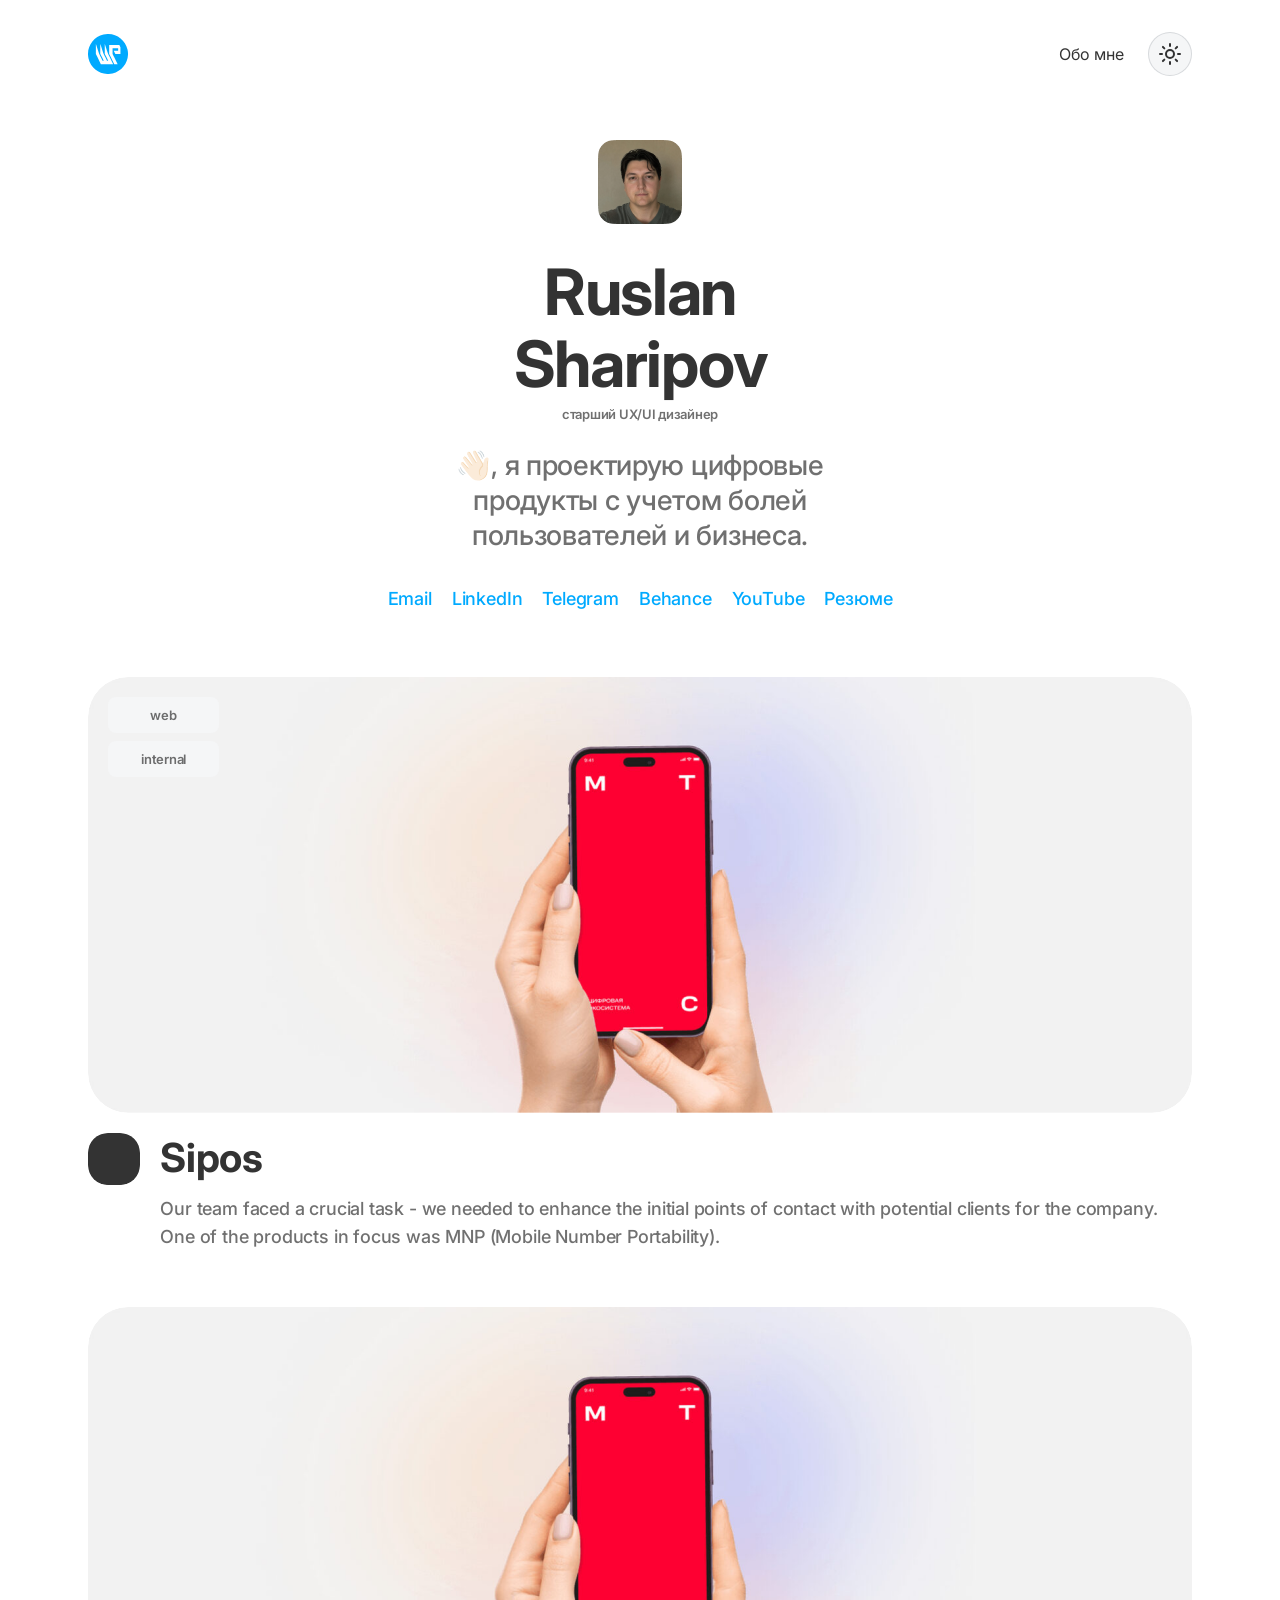
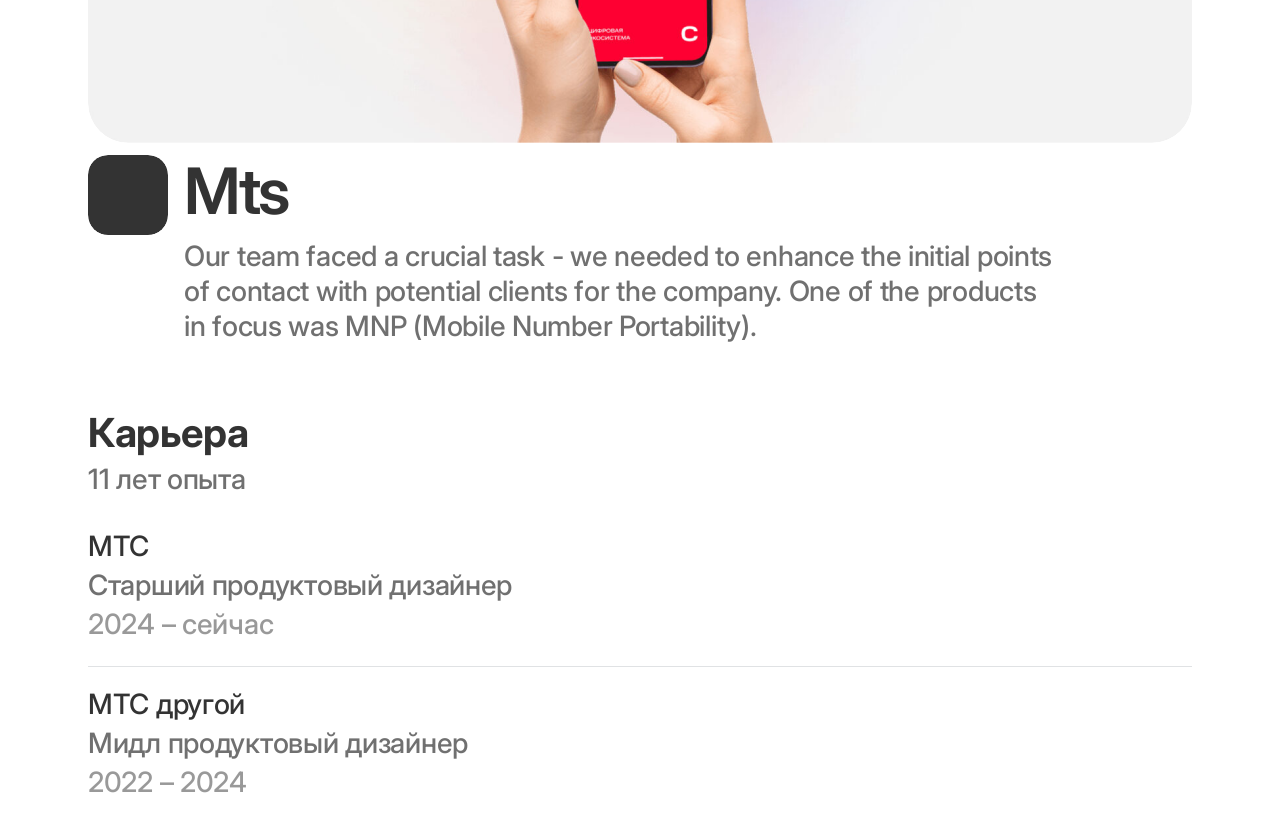
==== index.html @ 4ddd804a "Обновить портфолио" ====
<!doctype html>
<html lang="ru">
<head>
  <meta charset="utf-8">
  <meta name="viewport" content="width=device-width, initial-scale=1">
  <meta name="color-scheme" content="light dark">
  <title>Ruslan Sharipov — старший UX/UI дизайнер</title>
  <link rel="preconnect" href="https://fonts.googleapis.com">
  <link rel="preconnect" href="https://fonts.gstatic.com" crossorigin>
  <link href="https://fonts.googleapis.com/css2?family=Inter:wght@500;600;700&display=swap" rel="stylesheet">
  <link rel="stylesheet" href="styles.css">
</head>
<body>
  <main class="page-container">
    <nav class="site-nav" style="display:flex;flex-direction:row;gap:32px;align-items:center;justify-content:space-between;padding:32px 0px 32px 0px;border-radius:0px;width:100%;height:fit-content;align-self:stretch" aria-label="Основная навигация"><div class="site-nav__context"><a class="site-nav__brand" href="./index.html" style="display:flex;flex-direction:row;gap:16px;align-items:center;justify-content:flex-start;padding:0px 0px 0px 0px;border-radius:0px;width:fit-content;max-width:100%;height:fit-content" aria-label="На главную"><span class="asset-container" style="border-radius:0px;width:min(40px, 100%);height:40px"><img class="site-nav__logo" src="assets/header-logo.svg" alt="" width="40" height="40"></span></a></div><div class="site-nav__actions"><div class="site-nav__links"><a class="site-nav__link" href="./about/index.html">Обо мне</a></div><button class="theme-toggle" id="theme-toggle" type="button" aria-label="Переключить цветовую тему"><span data-theme-icon="light"><svg xmlns="http://www.w3.org/2000/svg" width="24" height="24" viewBox="0 0 24 24" fill="none" stroke="currentColor" stroke-width="2" stroke-linecap="round" stroke-linejoin="round" aria-hidden="true" focusable="false"><circle cx="12" cy="12" r="4"/><path d="M12 2v2"/><path d="M12 20v2"/><path d="m4.93 4.93 1.41 1.41"/><path d="m17.66 17.66 1.41 1.41"/><path d="M2 12h2"/><path d="M20 12h2"/><path d="m6.34 17.66-1.41 1.41"/><path d="m19.07 4.93-1.41 1.41"/></svg></span><span data-theme-icon="dark" hidden><svg xmlns="http://www.w3.org/2000/svg" width="24" height="24" viewBox="0 0 24 24" fill="none" stroke="currentColor" stroke-width="2" stroke-linecap="round" stroke-linejoin="round" aria-hidden="true" focusable="false"><path d="M20.985 12.486a9 9 0 1 1-9.473-9.472c.405-.022.617.46.402.803a6 6 0 0 0 8.268 8.268c.344-.215.825-.004.803.401"/></svg></span></button></div></nav>
    
    <header class="hero" style="display:flex;flex-direction:column;gap:32px;align-items:center;justify-content:flex-start;padding:32px 0px 32px 0px;border-radius:0px;width:100%;height:fit-content;align-self:stretch;overflow:hidden"><span class="asset-container" style="border-radius:0px;width:min(84px, 100%);height:84px"><img class="hero__image" src="assets/hero-image.png" alt="Ruslan Sharipov" width="84" height="84"></span><div class="hero__description" style="display:flex;flex-direction:column;gap:24px;align-items:center;justify-content:flex-start;padding:0px 0px 0px 0px;border-radius:0px;width:fit-content;max-width:100%;height:fit-content">
      
      <div class="hero__title-grade" style="display:flex;flex-direction:column;gap:4px;align-items:center;justify-content:flex-start;padding:0px 0px 0px 0px;border-radius:0px;width:fit-content;max-width:100%;height:fit-content"><h1 class="generated-title hero__title" style="font-size:64px;font-weight:700;text-align:center;line-height:72px;letter-spacing:-1.28px;color:var(--color-text-primary);text-decoration:none;display:flex;flex-direction:column;justify-content:flex-start;width:min(280px, 100%);height:fit-content;--desktop-title-size:64px;--mobile-title-size:51.2px">Ruslan Sharipov</h1><p class="hero__grade" style="font-size:13px;font-weight:600;text-align:center;line-height:20px;letter-spacing:-0.26px;color:var(--color-text-secondary);text-decoration:none;display:flex;flex-direction:column;justify-content:flex-start;width:fit-content;max-width:100%;height:fit-content">старший UX/UI дизайнер</p></div>
      <p class="hero__body" style="font-size:28px;font-weight:500;text-align:center;line-height:35px;letter-spacing:-0.28px;color:var(--color-text-secondary);text-decoration:none;display:flex;flex-direction:column;justify-content:flex-end;width:min(384px, 100%);height:fit-content">👋🏻, я проектирую цифровые продукты с учетом болей пользователей и бизнеса.</p>
      
    </div></header>
    <div class="sections" style="display:flex;flex-direction:column;gap:64px;align-items:flex-start;justify-content:flex-start;padding:0px 0px 32px 0px;border-radius:0px;width:100%;height:fit-content;align-self:stretch;overflow:hidden"><section class="content-section text-links-section" style="display:flex;flex-direction:row;gap:32px;align-items:flex-start;justify-content:flex-start;padding:0px 0px 0px 0px;border-radius:0px;width:100%;height:fit-content;align-self:stretch"><ul class="link-list" style="display:flex;flex-direction:row;gap:20px;align-items:center;justify-content:center;flex-wrap:wrap;padding:0px 0px 0px 0px;border-radius:0px;flex-grow:1;width:100%;height:fit-content"><li><a class="link-chip" style="display:flex;flex-direction:row;gap:8px;align-items:center;justify-content:center;padding:0px 0px 0px 0px;border-radius:0px;width:fit-content;max-width:100%;height:fit-content" href="mailto:ruslanshgd@gmail.com" target="_blank" rel="noopener noreferrer"><span class="link-chip__text" style="display:flex;flex-direction:row;gap:8px;align-items:center;justify-content:center;padding:0px 0px 0px 0px;border-radius:0px;width:fit-content;max-width:100%;height:fit-content"><span class="link-chip__label" style="font-size:18px;font-weight:500;text-align:left;line-height:28px;letter-spacing:-0.18px;color:var(--color-accent);text-decoration:none;display:flex;flex-direction:column;justify-content:flex-start;width:fit-content;max-width:100%;height:fit-content">Email</span></span></a></li><li><a class="link-chip" style="display:flex;flex-direction:row;gap:8px;align-items:center;justify-content:center;padding:0px 0px 0px 0px;border-radius:0px;width:fit-content;max-width:100%;height:fit-content" href="https://www.linkedin.com/in/ruslan-sharipov/" target="_blank" rel="noopener noreferrer"><span class="link-chip__text" style="display:flex;flex-direction:row;gap:8px;align-items:center;justify-content:center;padding:0px 0px 0px 0px;border-radius:0px;width:fit-content;max-width:100%;height:fit-content"><span class="link-chip__label" style="font-size:18px;font-weight:500;text-align:left;line-height:28px;letter-spacing:-0.18px;color:var(--color-accent);text-decoration:none;display:flex;flex-direction:column;justify-content:flex-start;width:fit-content;max-width:100%;height:fit-content">LinkedIn</span></span></a></li><li><a class="link-chip" style="display:flex;flex-direction:row;gap:8px;align-items:center;justify-content:center;padding:0px 0px 0px 0px;border-radius:0px;width:fit-content;max-width:100%;height:fit-content" href="https://t.me/easyaboutdesign" target="_blank" rel="noopener noreferrer"><span class="link-chip__text" style="display:flex;flex-direction:row;gap:8px;align-items:center;justify-content:center;padding:0px 0px 0px 0px;border-radius:0px;width:fit-content;max-width:100%;height:fit-content"><span class="link-chip__label" style="font-size:18px;font-weight:500;text-align:left;line-height:28px;letter-spacing:-0.18px;color:var(--color-accent);text-decoration:none;display:flex;flex-direction:column;justify-content:flex-start;width:fit-content;max-width:100%;height:fit-content">Telegram</span></span></a></li><li><a class="link-chip" style="display:flex;flex-direction:row;gap:8px;align-items:center;justify-content:center;padding:0px 0px 0px 0px;border-radius:0px;width:fit-content;max-width:100%;height:fit-content" href="https://www.behance.net/ruslansh" target="_blank" rel="noopener noreferrer"><span class="link-chip__text" style="display:flex;flex-direction:row;gap:8px;align-items:center;justify-content:center;padding:0px 0px 0px 0px;border-radius:0px;width:fit-content;max-width:100%;height:fit-content"><span class="link-chip__label" style="font-size:18px;font-weight:500;text-align:left;line-height:28px;letter-spacing:-0.18px;color:var(--color-accent);text-decoration:none;display:flex;flex-direction:column;justify-content:flex-start;width:fit-content;max-width:100%;height:fit-content">Behance</span></span></a></li><li><a class="link-chip" style="display:flex;flex-direction:row;gap:8px;align-items:center;justify-content:center;padding:0px 0px 0px 0px;border-radius:0px;width:fit-content;max-width:100%;height:fit-content" href="https://youtube.com/@ruslansharipovuxui" target="_blank" rel="noopener noreferrer"><span class="link-chip__text" style="display:flex;flex-direction:row;gap:8px;align-items:center;justify-content:center;padding:0px 0px 0px 0px;border-radius:0px;width:fit-content;max-width:100%;height:fit-content"><span class="link-chip__label" style="font-size:18px;font-weight:500;text-align:left;line-height:28px;letter-spacing:-0.18px;color:var(--color-accent);text-decoration:none;display:flex;flex-direction:column;justify-content:flex-start;width:fit-content;max-width:100%;height:fit-content">YouTube</span></span></a></li><li><a class="link-chip" style="display:flex;flex-direction:row;gap:8px;align-items:center;justify-content:center;padding:0px 0px 0px 0px;border-radius:0px;width:fit-content;max-width:100%;height:fit-content" href="https://drive.google.com/file/d/17-WqbIrYUbzBeoUAbawsEdOcYIFguWre/view?usp=sharing" target="_blank" rel="noopener noreferrer"><span class="link-chip__text" style="display:flex;flex-direction:row;gap:8px;align-items:center;justify-content:center;padding:0px 0px 0px 0px;border-radius:0px;width:fit-content;max-width:100%;height:fit-content"><span class="link-chip__label" style="font-size:18px;font-weight:500;text-align:left;line-height:28px;letter-spacing:-0.18px;color:var(--color-accent);text-decoration:none;display:flex;flex-direction:column;justify-content:flex-start;width:fit-content;max-width:100%;height:fit-content">Резюме</span></span></a></li></ul></section>
<section class="content-section projects-section" style="display:flex;flex-direction:column;gap:56px;align-items:flex-start;justify-content:flex-start;padding:0px 0px 0px 0px;border-radius:0px;width:100%;height:fit-content;align-self:stretch"><div class="project-grid" style="display:flex;flex-direction:column;gap:56px;align-items:flex-start;justify-content:flex-start;padding:0px 0px 0px 0px;border-radius:0px;width:100%;height:fit-content;align-self:stretch"><a class="project-card" data-project-card style="display:flex;flex-direction:column;gap:20px;align-items:flex-start;justify-content:flex-start;padding:0px 0px 0px 0px;border-radius:0px;width:100%;height:fit-content;align-self:stretch" href="./projects/sipos/index.html"><div class="project-card__visual"><span class="asset-container" style="border-radius:40px;width:100%;height:fit-content;align-self:stretch;overflow:hidden"><img class="project-card__cover" src="assets/project-sipos-cover-01.png" alt="Sipos" width="1104" height="436"></span><div class="project-card__tags" style="display:flex;flex-direction:row;gap:8px;align-items:center;justify-content:flex-start;flex-wrap:wrap;padding:20px 20px 0px 20px;border-radius:0px;width:fit-content;max-width:100%;height:fit-content"><span class="project-card__tag" style="display:flex;flex-direction:row;gap:8px;align-items:center;justify-content:center;padding:8px 8px 8px 8px;border-radius:8px;background:var(--color-surface);flex-grow:1;width:100%;height:fit-content;overflow:hidden"><span class="project-card__tag-label" style="font-size:13px;font-weight:600;text-align:center;line-height:20px;letter-spacing:-0.26px;color:var(--color-text-secondary);text-decoration:none;display:flex;flex-direction:column;justify-content:flex-start;width:fit-content;max-width:100%;height:fit-content">web</span></span><span class="project-card__tag" style="display:flex;flex-direction:row;gap:8px;align-items:center;justify-content:center;padding:8px 8px 8px 8px;border-radius:8px;background:var(--color-surface);flex-grow:1;width:100%;height:fit-content;overflow:hidden"><span class="project-card__tag-label" style="font-size:13px;font-weight:600;text-align:center;line-height:20px;letter-spacing:-0.26px;color:var(--color-text-secondary);text-decoration:none;display:flex;flex-direction:column;justify-content:flex-start;width:fit-content;max-width:100%;height:fit-content">internal</span></span></div></div><div class="project-card__info" style="display:flex;flex-direction:row;gap:20px;align-items:flex-start;justify-content:flex-start;padding:0px 0px 0px 0px;border-radius:0px;width:100%;height:fit-content;align-self:stretch"><span class="asset-container" style="border-radius:20px;width:min(56px, 100%);height:56px"><img class="project-card__icon" src="assets/project-sipos-icon-01.svg" alt="" width="56" height="56"></span><div class="project-card__text" style="display:flex;flex-direction:column;gap:12px;align-items:flex-start;justify-content:flex-start;padding:0px 0px 0px 0px;border-radius:0px;flex-grow:1;width:100%;height:fit-content"><h3 class="project-card__title" style="font-size:40px;font-weight:700;text-align:left;line-height:50px;letter-spacing:-0.4px;color:var(--color-text-primary);text-decoration:none;display:flex;flex-direction:column;justify-content:flex-start;width:100%;height:fit-content;align-self:stretch;--desktop-title-size:40px;--mobile-title-size:32px">Sipos</h3><p class="project-card__body" style="font-size:18px;font-weight:500;text-align:left;line-height:28px;letter-spacing:-0.18px;color:var(--color-text-secondary);text-decoration:none;display:flex;flex-direction:column;justify-content:flex-start;width:100%;height:fit-content;align-self:stretch">Our team faced a crucial task - we needed to enhance the initial points of contact with potential clients for the company. One of the products in focus was MNP (Mobile Number Portability).</p></div></div><span class="project-card__cursor" data-project-cursor hidden>Подробнее <svg xmlns="http://www.w3.org/2000/svg" width="24" height="24" viewBox="0 0 24 24" fill="none" stroke="currentColor" stroke-width="2" stroke-linecap="round" stroke-linejoin="round" aria-hidden="true" focusable="false"><path d="M5 12h14"/><path d="m12 5 7 7-7 7"/></svg></span></a><a class="project-card" data-project-card style="display:flex;flex-direction:column;gap:12px;align-items:flex-start;justify-content:flex-start;padding:0px 0px 0px 0px;border-radius:0px;width:100%;height:fit-content;align-self:stretch;overflow:hidden" href="./projects/mts/index.html"><div class="project-card__visual"><span class="asset-container" style="border-radius:40px;width:100%;height:fit-content;align-self:stretch;overflow:hidden"><img class="project-card__cover" src="assets/project-mts-cover-02.png" alt="Mts" width="1104" height="436"></span></div><div class="project-card__info" style="display:flex;flex-direction:row;gap:16px;align-items:flex-start;justify-content:flex-start;padding:0px 0px 0px 0px;border-radius:0px;width:fit-content;max-width:100%;height:fit-content;align-self:stretch;overflow:hidden"><span class="asset-container" style="border-radius:20px;width:min(80px, 100%);height:80px"><img class="project-card__icon" src="assets/project-mts-icon-02.svg" alt="" width="80" height="80"></span><div class="project-card__text" style="display:flex;flex-direction:column;gap:12px;align-items:flex-start;justify-content:flex-start;padding:0px 0px 0px 0px;border-radius:0px;width:min(880px, 100%);height:fit-content;align-self:stretch;overflow:hidden"><h3 class="project-card__title" style="font-size:64px;font-weight:600;text-align:left;line-height:72px;letter-spacing:-1.28px;color:var(--color-text-primary);text-decoration:none;display:flex;flex-direction:column;justify-content:flex-start;width:100%;height:fit-content;align-self:stretch;--desktop-title-size:64px;--mobile-title-size:51.2px">Mts</h3><p class="project-card__body" style="font-size:28px;font-weight:500;text-align:left;line-height:35px;letter-spacing:-0.28px;color:var(--color-text-secondary);text-decoration:none;display:flex;flex-direction:column;justify-content:flex-end;width:100%;height:fit-content;align-self:stretch">Our team faced a crucial task - we needed to enhance the initial points of contact with potential clients for the company. One of the products in focus was MNP (Mobile Number Portability).</p></div></div><span class="project-card__cursor" data-project-cursor hidden>Подробнее <svg xmlns="http://www.w3.org/2000/svg" width="24" height="24" viewBox="0 0 24 24" fill="none" stroke="currentColor" stroke-width="2" stroke-linecap="round" stroke-linejoin="round" aria-hidden="true" focusable="false"><path d="M5 12h14"/><path d="m12 5 7 7-7 7"/></svg></span></a></div></section>
<section class="content-section career-section" style="display:flex;flex-direction:column;gap:32px;align-items:flex-start;justify-content:flex-start;padding:0px 0px 0px 0px;border-radius:0px;width:100%;height:fit-content;align-self:stretch"><div class="section__text" style="display:flex;flex-direction:column;gap:4px;align-items:flex-start;justify-content:flex-start;padding:0px 0px 0px 0px;border-radius:0px;width:100%;height:fit-content;align-self:stretch"><h2 class="generated-title section__title" style="font-size:40px;font-weight:700;text-align:left;line-height:50px;letter-spacing:-0.4px;color:var(--color-text-primary);text-decoration:none;display:flex;flex-direction:column;justify-content:flex-start;width:fit-content;max-width:100%;height:fit-content;--desktop-title-size:40px;--mobile-title-size:32px">Карьера</h2><p class="section__body" style="font-size:28px;font-weight:500;text-align:left;line-height:35px;letter-spacing:-0.28px;color:var(--color-text-secondary);text-decoration:none;display:flex;flex-direction:column;justify-content:flex-end;width:100%;height:fit-content;align-self:stretch">11 лет опыта</p></div><div class="career-list" style="display:flex;flex-direction:column;gap:20px;align-items:flex-start;justify-content:flex-start;padding:0px 0px 0px 0px;border-radius:0px;width:100%;height:fit-content;align-self:stretch"><article class="career__item" style="display:flex;flex-direction:column;gap:24px;align-items:flex-start;justify-content:flex-start;padding:0px 0px 0px 0px;border-radius:0px;width:100%;height:fit-content;align-self:stretch"><div class="career__content" style="display:flex;flex-direction:row;gap:24px;align-items:flex-start;justify-content:flex-start;padding:0px 0px 0px 0px;border-radius:0px;width:100%;height:fit-content;align-self:stretch"><div class="career__info" style="display:flex;flex-direction:column;gap:4px;align-items:flex-start;justify-content:flex-start;padding:0px 0px 0px 0px;border-radius:0px;flex-grow:1;width:100%;height:fit-content"><h3 class="career__company" style="font-size:28px;font-weight:500;text-align:left;line-height:35px;letter-spacing:-0.28px;color:var(--color-text-primary);text-decoration:none;display:flex;flex-direction:column;justify-content:flex-end;width:fit-content;max-width:100%;height:fit-content;--desktop-title-size:28px;--mobile-title-size:22.400000000000002px">МТС</h3><p class="career__role" style="font-size:28px;font-weight:500;text-align:left;line-height:35px;letter-spacing:-0.28px;color:var(--color-text-secondary);text-decoration:none;display:flex;flex-direction:column;justify-content:flex-end;width:100%;height:fit-content;align-self:stretch">Старший продуктовый дизайнер</p><p class="career__period" style="font-size:28px;font-weight:500;text-align:left;line-height:35px;letter-spacing:-0.28px;color:var(--color-text-tertiary);text-decoration:none;display:flex;flex-direction:column;justify-content:flex-end;width:100%;height:fit-content;align-self:stretch">2024 – сейчас</p></div></div><div class="career__divider" style="border-radius:0px;background:var(--color-border);width:100%;height:1px;align-self:stretch" aria-hidden="true"></div></article><article class="career__item" style="display:flex;flex-direction:column;gap:24px;align-items:flex-start;justify-content:flex-start;padding:0px 0px 0px 0px;border-radius:0px;width:100%;height:fit-content;align-self:stretch"><div class="career__content" style="display:flex;flex-direction:row;gap:24px;align-items:flex-start;justify-content:flex-start;padding:0px 0px 0px 0px;border-radius:0px;width:100%;height:fit-content;align-self:stretch"><div class="career__info" style="display:flex;flex-direction:column;gap:4px;align-items:flex-start;justify-content:flex-start;padding:0px 0px 0px 0px;border-radius:0px;flex-grow:1;width:100%;height:fit-content"><h3 class="career__company" style="font-size:28px;font-weight:500;text-align:left;line-height:35px;letter-spacing:-0.28px;color:var(--color-text-primary);text-decoration:none;display:flex;flex-direction:column;justify-content:flex-end;width:fit-content;max-width:100%;height:fit-content;--desktop-title-size:28px;--mobile-title-size:22.400000000000002px">МТС другой</h3><p class="career__role" style="font-size:28px;font-weight:500;text-align:left;line-height:35px;letter-spacing:-0.28px;color:var(--color-text-secondary);text-decoration:none;display:flex;flex-direction:column;justify-content:flex-end;width:100%;height:fit-content;align-self:stretch">Мидл продуктовый дизайнер</p><p class="career__period" style="font-size:28px;font-weight:500;text-align:left;line-height:35px;letter-spacing:-0.28px;color:var(--color-text-tertiary);text-decoration:none;display:flex;flex-direction:column;justify-content:flex-end;width:100%;height:fit-content;align-self:stretch">2022 – 2024</p></div></div></article></div></section></div>
    
  </main>
  
  <script src="site.js"></script>
</body>
</html>
---- styles.css ----
:root, [data-theme="light"] {
  --color-background: #ffffff;
  --color-surface: #f5f6f7;
  --color-text-primary: rgba(0, 0, 0, 0.800);
  --color-text-secondary: rgba(0, 0, 0, 0.560);
  --color-text-tertiary: rgba(0, 0, 0, 0.400);
  --color-border: rgba(0, 16, 36, 0.120);
  --color-accent: #00aaff;
  --color-success: #1b6500;
  --color-danger: #b60000;
}
[data-theme="dark"] {
  --color-background: #202020;
  --color-surface: rgba(255, 255, 255, 0.100);
  --color-text-primary: #ffffff;
  --color-text-secondary: rgba(255, 255, 255, 0.700);
  --color-text-tertiary: rgba(255, 255, 255, 0.500);
  --color-border: rgba(255, 255, 255, 0.050);
  --color-accent: #6fcfff;
  --color-success: #31b800;
  --color-danger: #ff4c4c;
}
@media (prefers-color-scheme: dark) {
  :root:not([data-theme]) {
  --color-background: #202020;
  --color-surface: rgba(255, 255, 255, 0.100);
  --color-text-primary: #ffffff;
  --color-text-secondary: rgba(255, 255, 255, 0.700);
  --color-text-tertiary: rgba(255, 255, 255, 0.500);
  --color-border: rgba(255, 255, 255, 0.050);
  --color-accent: #6fcfff;
  --color-success: #31b800;
  --color-danger: #ff4c4c;
}
}
:root {
  color-scheme: light dark;
  --font-family: "Inter", system-ui, sans-serif;
}
* { box-sizing: border-box; }
html { background: var(--color-background); color: var(--color-text-primary); font-family: var(--font-family); }
body { margin: 0; min-width: 0; background: var(--color-background); }
img { display: block; max-width: 100%; height: auto; }
.page-container { width: min(1104px, calc(100% - 64px)); margin-inline: auto; }
.site-nav, .project-nav { display: flex; align-items: center; justify-content: space-between; gap: 24px; padding-top: 24px; }
.site-nav__context, .project-nav__context { display: flex; align-items: center; gap: 24px; }
.site-nav__actions, .project-nav__actions { display: flex; align-items: center; gap: 24px; }
.site-nav__links { display: flex; flex-wrap: wrap; gap: 16px; }
.site-nav__link { color: inherit; text-decoration: none; }
.site-nav__brand { color: inherit; text-decoration: none; }
.project-nav__back { color: inherit; text-decoration: none; }
.project-nav__back:hover { color: var(--color-accent); }
.theme-toggle { display: grid; place-items: center; width: 44px; height: 44px; padding: 0; color: inherit; background: var(--color-surface); border: 1px solid var(--color-border); border-radius: 50%; cursor: pointer; }
.theme-toggle > span { display: grid; place-items: center; }
.theme-toggle > span[hidden] { display: none; }
.theme-toggle:hover { border-color: var(--color-accent); }
.hero { overflow: hidden; }
.hero__cover, .hero__image, .section__image, .image-grid__image, .content-card__image, .topic__image, .project-card__cover { width: 100%; object-fit: cover; border-radius: inherit; }
.hero__description { display: flex; flex-direction: column; }
.hero__icon { object-fit: contain; }
.hero__title, .hero__grade, .hero__body, .section__title, .section__body { margin: 0; white-space: pre-wrap; overflow-wrap: anywhere; }
.generated-title { font-size: clamp(var(--mobile-title-size), 5vw, var(--desktop-title-size)) !important; }
.hero__meta { display: flex; flex-wrap: wrap; margin: 0; }
.hero__meta dt { color: var(--color-text-secondary); }
.hero__meta dd { margin: 0; }
.sections { display: flex; flex-direction: column; }
.content-section { min-width: 0; }
.section__text { display: flex; flex-direction: column; min-width: 0; }
.text-image-section > * { min-width: 0; flex: 1 1 0; }
.text-gallery-section { display: flex; flex-direction: column; }
.gallery { display: grid; grid-template-columns: repeat(var(--desktop-columns), minmax(0, 1fr)); }
.gallery__item { display: flex; flex-direction: column; margin: 0; min-width: 0; }
.gallery__image { width: 100%; object-fit: cover; border-radius: inherit; }
.gallery__caption { display: block; }
.text-images-section, .text-links-section, .text-cards-section, .metrics-section, .chapter-section, .projects-section { display: flex; flex-direction: column; }
.image-grid, .card-grid, .metrics-grid, .project-grid, .project-card__metrics { display: grid; grid-template-columns: repeat(var(--desktop-columns), minmax(0, 1fr)); }
.link-list, .subtopic__links { display: flex; flex-wrap: wrap; margin: 0; padding: 0; list-style: none; }
.link-chip, .subtopic__links a { color: inherit; text-decoration: none; }
.link-chip__icon, .metric__trend-icon { object-fit: contain; }
.content-card, .metric, .project-card { min-width: 0; }
.content-card__text, .project-card__text { display: flex; flex-direction: column; }
.content-card__title, .content-card__body, .project-card__title, .project-card__body, .project-card__year, .project-card__role, .project-card__responsibility, .project-card__platform { margin: 0; }
.project-card__meta { display: flex; flex-wrap: wrap; gap: 8px 16px; color: var(--color-text-secondary); }
.metrics-grid { margin: 0; }
.metric dt, .metric dd { margin: 0; }
.metric__value { display: block; }
.metric__label { color: var(--color-text-secondary); }
.metric__change { display: flex; align-items: center; }
.metric__change--up { color: var(--color-success); }
.metric__change--down { color: var(--color-danger); }
.topics, .subtopics { display: flex; flex-direction: column; }
.topic { display: flex; flex-direction: column; }
.topic__text, .subtopic { display: flex; flex-direction: column; }
.topic__title, .topic__body, .subtopic__title, .subtopic__body { margin: 0; }
.project-card { display: block; color: inherit; text-decoration: none; }
.project-card__visual { position: relative; }
.project-card__tags { position: absolute; inset: 0 auto auto 0; z-index: 1; }
.project-card__cover { transition: transform 240ms ease; }
.project-card:hover .project-card__cover { transform: scale(1.035); }
.project-card__cursor { position: fixed; z-index: 20; display: inline-flex; align-items: center; gap: 8px; padding: 10px 14px; color: var(--color-background); background: var(--color-text-primary); border-radius: 999px; pointer-events: none; transform: translate(-50%, calc(-100% - 12px)); white-space: nowrap; }
.project-card__cursor[hidden] { display: none; }
.case-pagination { display: grid; grid-template-columns: repeat(2, minmax(0, 1fr)); gap: 24px; padding-block: 80px 48px; }
.case-pagination--single { grid-template-columns: minmax(0, 1fr); }
.case-pagination__item { display: grid; grid-template-columns: minmax(120px, 38%) minmax(0, 1fr); min-width: 0; overflow: hidden; color: inherit; text-decoration: none; background: var(--color-surface); border: 1px solid var(--color-border); border-radius: 20px; transition: border-color 160ms ease, transform 160ms ease; }
.case-pagination__item:hover { border-color: var(--color-accent); transform: translateY(-2px); }
.case-pagination__image { width: 100%; height: 100%; min-height: 144px; object-fit: cover; border-radius: 0; }
.case-pagination__text { display: flex; flex-direction: column; justify-content: center; gap: 8px; min-width: 0; padding: 24px; }
.case-pagination__label { color: var(--color-text-secondary); font-size: 14px; }
.case-pagination__title { margin: 0; overflow-wrap: anywhere; }
.accordion__title, .accordion__body, .accordion__text { margin: 0; white-space: pre-wrap; overflow-wrap: anywhere; }
.accordion__toggle { appearance: none; margin: 0; font: inherit; color: inherit; background: transparent; border: 0; text-align: inherit; cursor: pointer; }
.accordion__content[hidden] { display: none !important; }
.accordion__image { width: 100%; object-fit: cover; border-radius: inherit; }
.accordion__link { color: inherit; text-decoration: none; }
.career__company, .career__role, .career__period { margin: 0; white-space: pre-wrap; overflow-wrap: anywhere; }
.career__logo { object-fit: contain; border-radius: inherit; }
.career__divider { flex-shrink: 0; }
.lightbox-trigger { display: block; width: 100%; margin: 0; padding: 0; color: inherit; background: transparent; border: 0; text-align: inherit; cursor: zoom-in; }
.asset-container { display: block; }
.asset-container > img, .lightbox-trigger > img { border-radius: inherit; }
.lightbox { max-width: none; max-height: none; padding: 0; background: transparent; border: 0; overflow: visible; }
.lightbox::backdrop { background: rgba(0, 0, 0, 0.82); }
.lightbox__image { width: auto; max-width: 90vw; height: auto; max-height: 85vh; object-fit: contain; }
.lightbox__close { position: fixed; top: 20px; right: 20px; display: grid; place-items: center; width: 44px; height: 44px; padding: 0; color: #fff; background: rgba(0, 0, 0, 0.72); border: 1px solid rgba(255, 255, 255, 0.35); border-radius: 50%; cursor: pointer; }
body.lightbox-open { overflow: hidden; }
@media (max-width: 767px) {
  .page-container { width: calc(100% - 40px); }
  .text-image-section { flex-direction: column !important; align-items: stretch; }
  .image-grid, .gallery, .card-grid, .metrics-grid, .project-grid, .project-card__metrics { grid-template-columns: repeat(var(--tablet-columns), minmax(0, 1fr)); }
  .case-pagination { grid-template-columns: 1fr; padding-block: 56px 32px; }
}
@media (max-width: 479px) { .page-container { width: calc(100% - 32px); } .image-grid, .gallery, .card-grid, .metrics-grid, .project-grid, .project-card__metrics { grid-template-columns: 1fr; } .case-pagination__item { grid-template-columns: 1fr; } .case-pagination__image { min-height: 180px; aspect-ratio: 16 / 9; } }
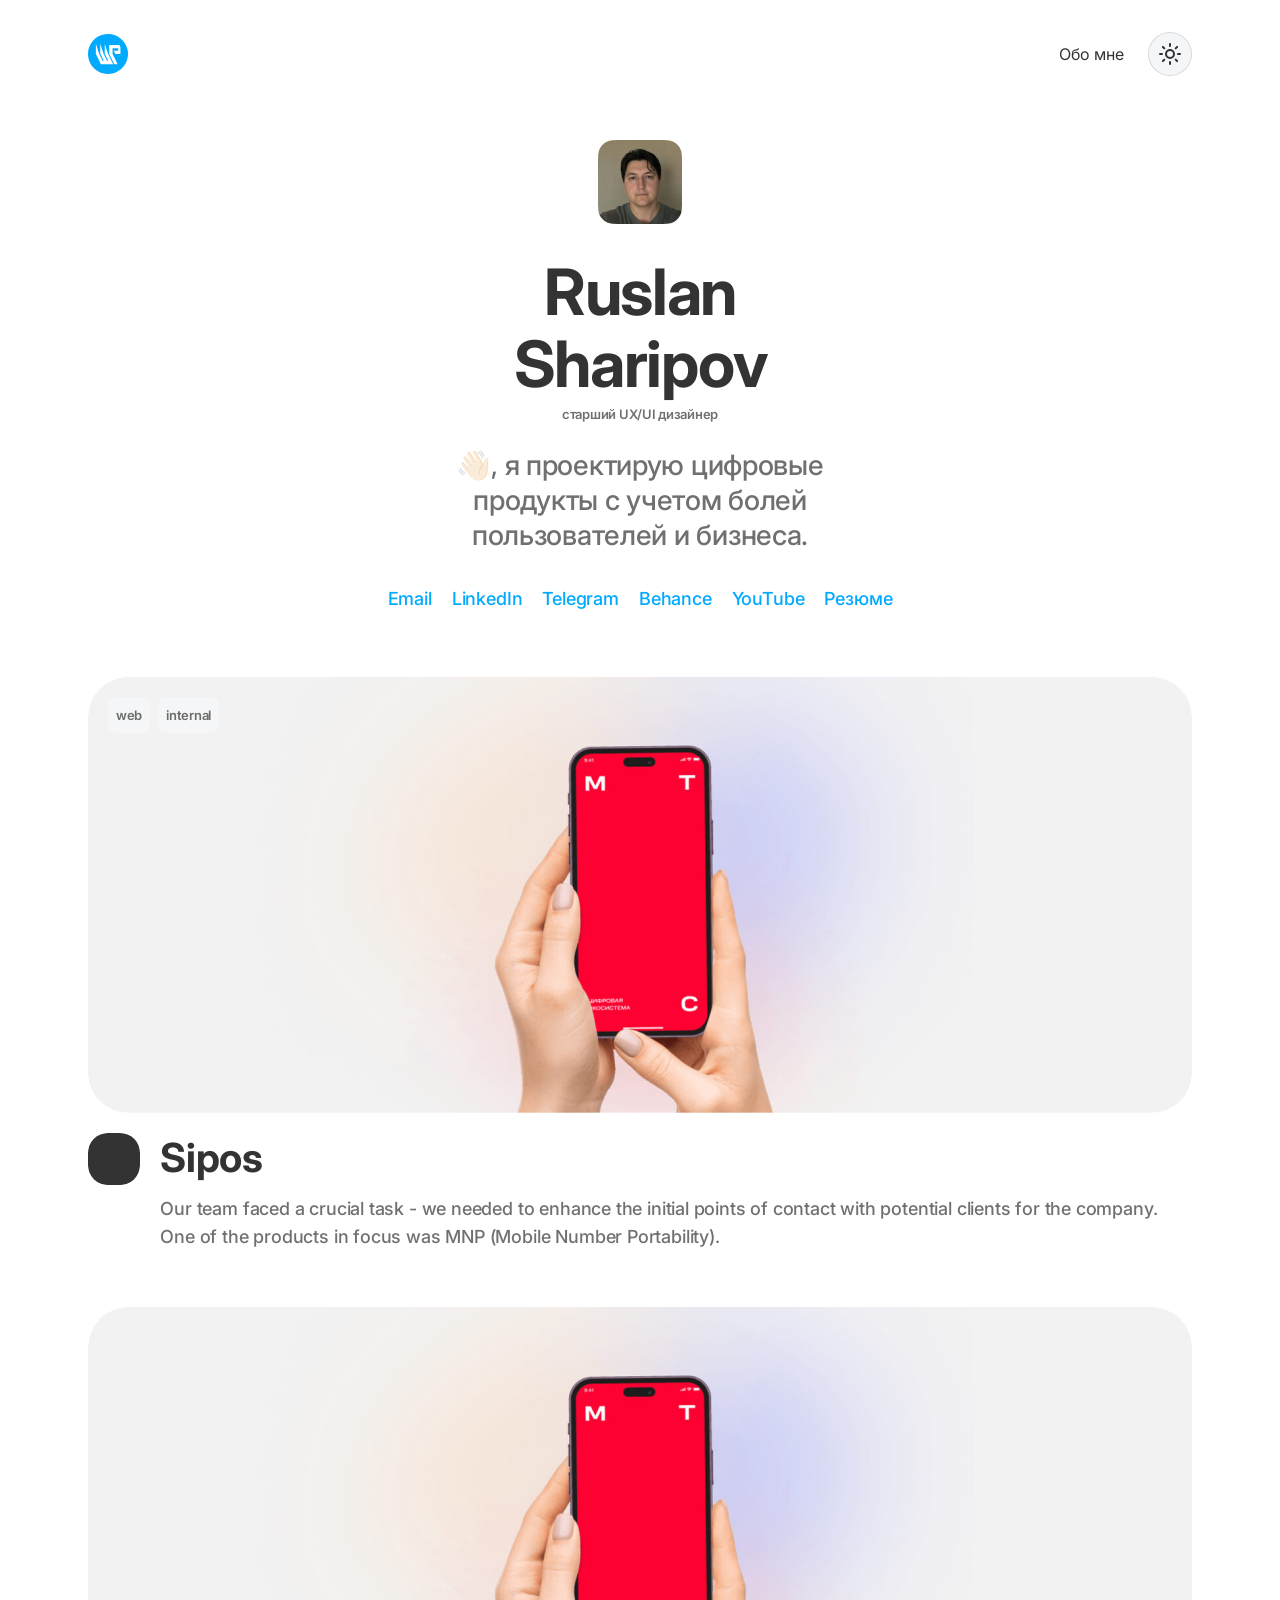
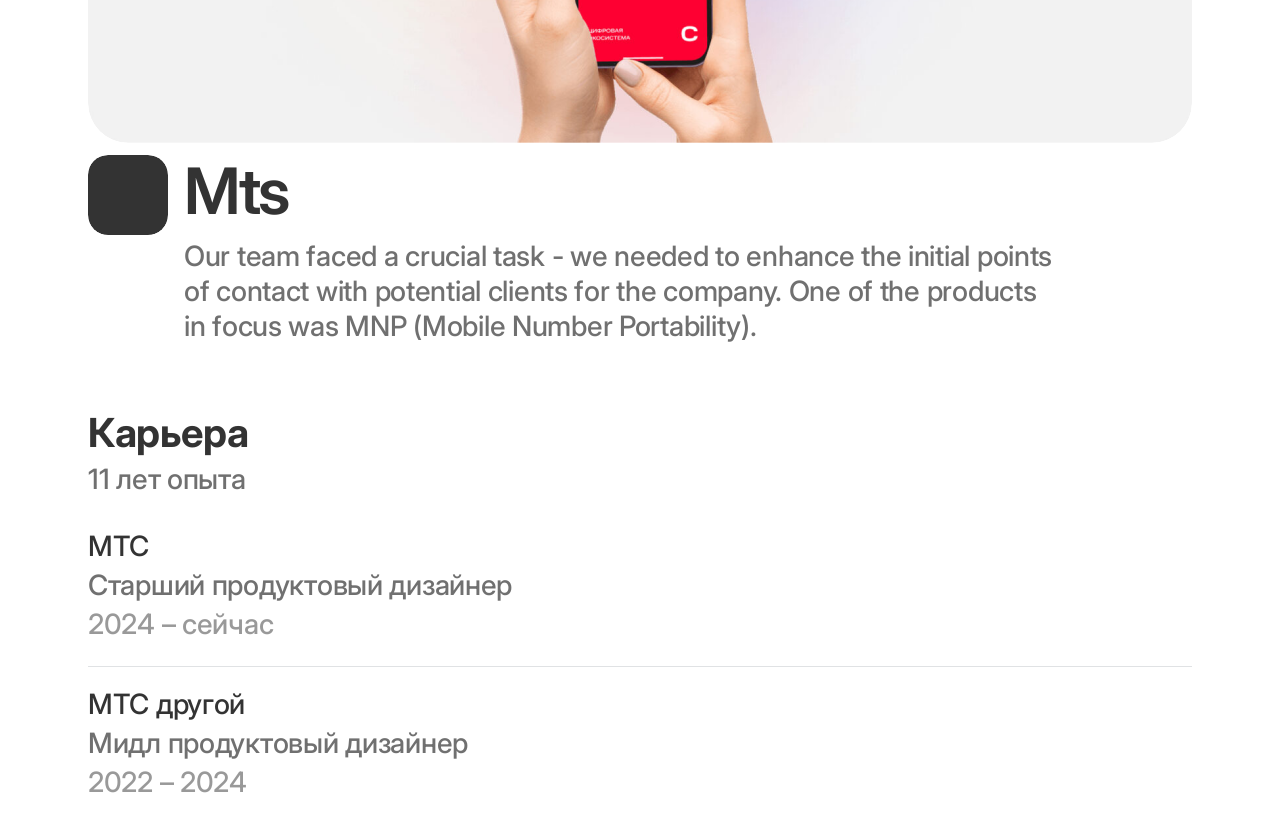
==== commit 00a45557: "Обновить портфолио" ====
--- a/index.html
+++ b/index.html
@@ -21,7 +21,7 @@
       
     </div></header>
     <div class="sections" style="display:flex;flex-direction:column;gap:64px;align-items:flex-start;justify-content:flex-start;padding:0px 0px 32px 0px;border-radius:0px;width:100%;height:fit-content;align-self:stretch;overflow:hidden"><section class="content-section text-links-section" style="display:flex;flex-direction:row;gap:32px;align-items:flex-start;justify-content:flex-start;padding:0px 0px 0px 0px;border-radius:0px;width:100%;height:fit-content;align-self:stretch"><ul class="link-list" style="display:flex;flex-direction:row;gap:20px;align-items:center;justify-content:center;flex-wrap:wrap;padding:0px 0px 0px 0px;border-radius:0px;flex-grow:1;width:100%;height:fit-content"><li><a class="link-chip" style="display:flex;flex-direction:row;gap:8px;align-items:center;justify-content:center;padding:0px 0px 0px 0px;border-radius:0px;width:fit-content;max-width:100%;height:fit-content" href="mailto:ruslanshgd@gmail.com" target="_blank" rel="noopener noreferrer"><span class="link-chip__text" style="display:flex;flex-direction:row;gap:8px;align-items:center;justify-content:center;padding:0px 0px 0px 0px;border-radius:0px;width:fit-content;max-width:100%;height:fit-content"><span class="link-chip__label" style="font-size:18px;font-weight:500;text-align:left;line-height:28px;letter-spacing:-0.18px;color:var(--color-accent);text-decoration:none;display:flex;flex-direction:column;justify-content:flex-start;width:fit-content;max-width:100%;height:fit-content">Email</span></span></a></li><li><a class="link-chip" style="display:flex;flex-direction:row;gap:8px;align-items:center;justify-content:center;padding:0px 0px 0px 0px;border-radius:0px;width:fit-content;max-width:100%;height:fit-content" href="https://www.linkedin.com/in/ruslan-sharipov/" target="_blank" rel="noopener noreferrer"><span class="link-chip__text" style="display:flex;flex-direction:row;gap:8px;align-items:center;justify-content:center;padding:0px 0px 0px 0px;border-radius:0px;width:fit-content;max-width:100%;height:fit-content"><span class="link-chip__label" style="font-size:18px;font-weight:500;text-align:left;line-height:28px;letter-spacing:-0.18px;color:var(--color-accent);text-decoration:none;display:flex;flex-direction:column;justify-content:flex-start;width:fit-content;max-width:100%;height:fit-content">LinkedIn</span></span></a></li><li><a class="link-chip" style="display:flex;flex-direction:row;gap:8px;align-items:center;justify-content:center;padding:0px 0px 0px 0px;border-radius:0px;width:fit-content;max-width:100%;height:fit-content" href="https://t.me/easyaboutdesign" target="_blank" rel="noopener noreferrer"><span class="link-chip__text" style="display:flex;flex-direction:row;gap:8px;align-items:center;justify-content:center;padding:0px 0px 0px 0px;border-radius:0px;width:fit-content;max-width:100%;height:fit-content"><span class="link-chip__label" style="font-size:18px;font-weight:500;text-align:left;line-height:28px;letter-spacing:-0.18px;color:var(--color-accent);text-decoration:none;display:flex;flex-direction:column;justify-content:flex-start;width:fit-content;max-width:100%;height:fit-content">Telegram</span></span></a></li><li><a class="link-chip" style="display:flex;flex-direction:row;gap:8px;align-items:center;justify-content:center;padding:0px 0px 0px 0px;border-radius:0px;width:fit-content;max-width:100%;height:fit-content" href="https://www.behance.net/ruslansh" target="_blank" rel="noopener noreferrer"><span class="link-chip__text" style="display:flex;flex-direction:row;gap:8px;align-items:center;justify-content:center;padding:0px 0px 0px 0px;border-radius:0px;width:fit-content;max-width:100%;height:fit-content"><span class="link-chip__label" style="font-size:18px;font-weight:500;text-align:left;line-height:28px;letter-spacing:-0.18px;color:var(--color-accent);text-decoration:none;display:flex;flex-direction:column;justify-content:flex-start;width:fit-content;max-width:100%;height:fit-content">Behance</span></span></a></li><li><a class="link-chip" style="display:flex;flex-direction:row;gap:8px;align-items:center;justify-content:center;padding:0px 0px 0px 0px;border-radius:0px;width:fit-content;max-width:100%;height:fit-content" href="https://youtube.com/@ruslansharipovuxui" target="_blank" rel="noopener noreferrer"><span class="link-chip__text" style="display:flex;flex-direction:row;gap:8px;align-items:center;justify-content:center;padding:0px 0px 0px 0px;border-radius:0px;width:fit-content;max-width:100%;height:fit-content"><span class="link-chip__label" style="font-size:18px;font-weight:500;text-align:left;line-height:28px;letter-spacing:-0.18px;color:var(--color-accent);text-decoration:none;display:flex;flex-direction:column;justify-content:flex-start;width:fit-content;max-width:100%;height:fit-content">YouTube</span></span></a></li><li><a class="link-chip" style="display:flex;flex-direction:row;gap:8px;align-items:center;justify-content:center;padding:0px 0px 0px 0px;border-radius:0px;width:fit-content;max-width:100%;height:fit-content" href="https://drive.google.com/file/d/17-WqbIrYUbzBeoUAbawsEdOcYIFguWre/view?usp=sharing" target="_blank" rel="noopener noreferrer"><span class="link-chip__text" style="display:flex;flex-direction:row;gap:8px;align-items:center;justify-content:center;padding:0px 0px 0px 0px;border-radius:0px;width:fit-content;max-width:100%;height:fit-content"><span class="link-chip__label" style="font-size:18px;font-weight:500;text-align:left;line-height:28px;letter-spacing:-0.18px;color:var(--color-accent);text-decoration:none;display:flex;flex-direction:column;justify-content:flex-start;width:fit-content;max-width:100%;height:fit-content">Резюме</span></span></a></li></ul></section>
-<section class="content-section projects-section" style="display:flex;flex-direction:column;gap:56px;align-items:flex-start;justify-content:flex-start;padding:0px 0px 0px 0px;border-radius:0px;width:100%;height:fit-content;align-self:stretch"><div class="project-grid" style="display:flex;flex-direction:column;gap:56px;align-items:flex-start;justify-content:flex-start;padding:0px 0px 0px 0px;border-radius:0px;width:100%;height:fit-content;align-self:stretch"><a class="project-card" data-project-card style="display:flex;flex-direction:column;gap:20px;align-items:flex-start;justify-content:flex-start;padding:0px 0px 0px 0px;border-radius:0px;width:100%;height:fit-content;align-self:stretch" href="./projects/sipos/index.html"><div class="project-card__visual"><span class="asset-container" style="border-radius:40px;width:100%;height:fit-content;align-self:stretch;overflow:hidden"><img class="project-card__cover" src="assets/project-sipos-cover-01.png" alt="Sipos" width="1104" height="436"></span><div class="project-card__tags" style="display:flex;flex-direction:row;gap:8px;align-items:center;justify-content:flex-start;flex-wrap:wrap;padding:20px 20px 0px 20px;border-radius:0px;width:fit-content;max-width:100%;height:fit-content"><span class="project-card__tag" style="display:flex;flex-direction:row;gap:8px;align-items:center;justify-content:center;padding:8px 8px 8px 8px;border-radius:8px;background:var(--color-surface);flex-grow:1;width:100%;height:fit-content;overflow:hidden"><span class="project-card__tag-label" style="font-size:13px;font-weight:600;text-align:center;line-height:20px;letter-spacing:-0.26px;color:var(--color-text-secondary);text-decoration:none;display:flex;flex-direction:column;justify-content:flex-start;width:fit-content;max-width:100%;height:fit-content">web</span></span><span class="project-card__tag" style="display:flex;flex-direction:row;gap:8px;align-items:center;justify-content:center;padding:8px 8px 8px 8px;border-radius:8px;background:var(--color-surface);flex-grow:1;width:100%;height:fit-content;overflow:hidden"><span class="project-card__tag-label" style="font-size:13px;font-weight:600;text-align:center;line-height:20px;letter-spacing:-0.26px;color:var(--color-text-secondary);text-decoration:none;display:flex;flex-direction:column;justify-content:flex-start;width:fit-content;max-width:100%;height:fit-content">internal</span></span></div></div><div class="project-card__info" style="display:flex;flex-direction:row;gap:20px;align-items:flex-start;justify-content:flex-start;padding:0px 0px 0px 0px;border-radius:0px;width:100%;height:fit-content;align-self:stretch"><span class="asset-container" style="border-radius:20px;width:min(56px, 100%);height:56px"><img class="project-card__icon" src="assets/project-sipos-icon-01.svg" alt="" width="56" height="56"></span><div class="project-card__text" style="display:flex;flex-direction:column;gap:12px;align-items:flex-start;justify-content:flex-start;padding:0px 0px 0px 0px;border-radius:0px;flex-grow:1;width:100%;height:fit-content"><h3 class="project-card__title" style="font-size:40px;font-weight:700;text-align:left;line-height:50px;letter-spacing:-0.4px;color:var(--color-text-primary);text-decoration:none;display:flex;flex-direction:column;justify-content:flex-start;width:100%;height:fit-content;align-self:stretch;--desktop-title-size:40px;--mobile-title-size:32px">Sipos</h3><p class="project-card__body" style="font-size:18px;font-weight:500;text-align:left;line-height:28px;letter-spacing:-0.18px;color:var(--color-text-secondary);text-decoration:none;display:flex;flex-direction:column;justify-content:flex-start;width:100%;height:fit-content;align-self:stretch">Our team faced a crucial task - we needed to enhance the initial points of contact with potential clients for the company. One of the products in focus was MNP (Mobile Number Portability).</p></div></div><span class="project-card__cursor" data-project-cursor hidden>Подробнее <svg xmlns="http://www.w3.org/2000/svg" width="24" height="24" viewBox="0 0 24 24" fill="none" stroke="currentColor" stroke-width="2" stroke-linecap="round" stroke-linejoin="round" aria-hidden="true" focusable="false"><path d="M5 12h14"/><path d="m12 5 7 7-7 7"/></svg></span></a><a class="project-card" data-project-card style="display:flex;flex-direction:column;gap:12px;align-items:flex-start;justify-content:flex-start;padding:0px 0px 0px 0px;border-radius:0px;width:100%;height:fit-content;align-self:stretch;overflow:hidden" href="./projects/mts/index.html"><div class="project-card__visual"><span class="asset-container" style="border-radius:40px;width:100%;height:fit-content;align-self:stretch;overflow:hidden"><img class="project-card__cover" src="assets/project-mts-cover-02.png" alt="Mts" width="1104" height="436"></span></div><div class="project-card__info" style="display:flex;flex-direction:row;gap:16px;align-items:flex-start;justify-content:flex-start;padding:0px 0px 0px 0px;border-radius:0px;width:fit-content;max-width:100%;height:fit-content;align-self:stretch;overflow:hidden"><span class="asset-container" style="border-radius:20px;width:min(80px, 100%);height:80px"><img class="project-card__icon" src="assets/project-mts-icon-02.svg" alt="" width="80" height="80"></span><div class="project-card__text" style="display:flex;flex-direction:column;gap:12px;align-items:flex-start;justify-content:flex-start;padding:0px 0px 0px 0px;border-radius:0px;width:min(880px, 100%);height:fit-content;align-self:stretch;overflow:hidden"><h3 class="project-card__title" style="font-size:64px;font-weight:600;text-align:left;line-height:72px;letter-spacing:-1.28px;color:var(--color-text-primary);text-decoration:none;display:flex;flex-direction:column;justify-content:flex-start;width:100%;height:fit-content;align-self:stretch;--desktop-title-size:64px;--mobile-title-size:51.2px">Mts</h3><p class="project-card__body" style="font-size:28px;font-weight:500;text-align:left;line-height:35px;letter-spacing:-0.28px;color:var(--color-text-secondary);text-decoration:none;display:flex;flex-direction:column;justify-content:flex-end;width:100%;height:fit-content;align-self:stretch">Our team faced a crucial task - we needed to enhance the initial points of contact with potential clients for the company. One of the products in focus was MNP (Mobile Number Portability).</p></div></div><span class="project-card__cursor" data-project-cursor hidden>Подробнее <svg xmlns="http://www.w3.org/2000/svg" width="24" height="24" viewBox="0 0 24 24" fill="none" stroke="currentColor" stroke-width="2" stroke-linecap="round" stroke-linejoin="round" aria-hidden="true" focusable="false"><path d="M5 12h14"/><path d="m12 5 7 7-7 7"/></svg></span></a></div></section>
+<section class="content-section projects-section" style="display:flex;flex-direction:column;gap:56px;align-items:flex-start;justify-content:flex-start;padding:0px 0px 0px 0px;border-radius:0px;width:100%;height:fit-content;align-self:stretch"><div class="project-grid" style="display:flex;flex-direction:column;gap:56px;align-items:flex-start;justify-content:flex-start;padding:0px 0px 0px 0px;border-radius:0px;width:100%;height:fit-content;align-self:stretch"><a class="project-card" data-project-card style="display:flex;flex-direction:column;gap:20px;align-items:flex-start;justify-content:flex-start;padding:0px 0px 0px 0px;border-radius:0px;width:100%;height:fit-content;align-self:stretch" href="./projects/sipos/index.html"><div class="project-card__visual"><span class="asset-container" style="border-radius:40px;width:100%;height:fit-content;align-self:stretch;overflow:hidden"><img class="project-card__cover" src="assets/project-sipos-cover-01.png" alt="Sipos" width="1104" height="436"></span><div class="project-card__tags" style="display:flex;flex-direction:row;gap:8px;align-items:center;justify-content:flex-start;flex-wrap:wrap;padding:20px 20px 0px 20px;border-radius:0px;width:fit-content;max-width:100%;height:fit-content"><span class="project-card__tag" style="display:flex;flex-direction:row;gap:8px;align-items:center;justify-content:center;padding:8px 8px 8px 8px;border-radius:8px;background:var(--color-surface);flex-grow:0;width:fit-content;max-width:100%;height:fit-content;overflow:hidden"><span class="project-card__tag-label" style="font-size:13px;font-weight:600;text-align:center;line-height:20px;letter-spacing:-0.26px;color:var(--color-text-secondary);text-decoration:none;display:flex;flex-direction:column;justify-content:flex-start;width:fit-content;max-width:100%;height:fit-content">web</span></span><span class="project-card__tag" style="display:flex;flex-direction:row;gap:8px;align-items:center;justify-content:center;padding:8px 8px 8px 8px;border-radius:8px;background:var(--color-surface);flex-grow:0;width:fit-content;max-width:100%;height:fit-content;overflow:hidden"><span class="project-card__tag-label" style="font-size:13px;font-weight:600;text-align:center;line-height:20px;letter-spacing:-0.26px;color:var(--color-text-secondary);text-decoration:none;display:flex;flex-direction:column;justify-content:flex-start;width:fit-content;max-width:100%;height:fit-content">internal</span></span></div></div><div class="project-card__info" style="display:flex;flex-direction:row;gap:20px;align-items:flex-start;justify-content:flex-start;padding:0px 0px 0px 0px;border-radius:0px;width:100%;height:fit-content;align-self:stretch"><span class="asset-container" style="border-radius:20px;width:min(56px, 100%);height:56px"><img class="project-card__icon" src="assets/project-sipos-icon-01.svg" alt="" width="56" height="56"></span><div class="project-card__text" style="display:flex;flex-direction:column;gap:12px;align-items:flex-start;justify-content:flex-start;padding:0px 0px 0px 0px;border-radius:0px;flex-grow:1;width:100%;height:fit-content"><h3 class="project-card__title" style="font-size:40px;font-weight:700;text-align:left;line-height:50px;letter-spacing:-0.4px;color:var(--color-text-primary);text-decoration:none;display:flex;flex-direction:column;justify-content:flex-start;width:100%;height:fit-content;align-self:stretch;--desktop-title-size:40px;--mobile-title-size:32px">Sipos</h3><p class="project-card__body" style="font-size:18px;font-weight:500;text-align:left;line-height:28px;letter-spacing:-0.18px;color:var(--color-text-secondary);text-decoration:none;display:flex;flex-direction:column;justify-content:flex-start;width:100%;height:fit-content;align-self:stretch">Our team faced a crucial task - we needed to enhance the initial points of contact with potential clients for the company. One of the products in focus was MNP (Mobile Number Portability).</p></div></div><span class="project-card__cursor" data-project-cursor hidden>Подробнее <svg xmlns="http://www.w3.org/2000/svg" width="24" height="24" viewBox="0 0 24 24" fill="none" stroke="currentColor" stroke-width="2" stroke-linecap="round" stroke-linejoin="round" aria-hidden="true" focusable="false"><path d="M5 12h14"/><path d="m12 5 7 7-7 7"/></svg></span></a><a class="project-card" data-project-card style="display:flex;flex-direction:column;gap:12px;align-items:flex-start;justify-content:flex-start;padding:0px 0px 0px 0px;border-radius:0px;width:100%;height:fit-content;align-self:stretch;overflow:hidden" href="./projects/mts/index.html"><div class="project-card__visual"><span class="asset-container" style="border-radius:40px;width:100%;height:fit-content;align-self:stretch;overflow:hidden"><img class="project-card__cover" src="assets/project-mts-cover-02.png" alt="Mts" width="1104" height="436"></span></div><div class="project-card__info" style="display:flex;flex-direction:row;gap:16px;align-items:flex-start;justify-content:flex-start;padding:0px 0px 0px 0px;border-radius:0px;width:fit-content;max-width:100%;height:fit-content;align-self:stretch;overflow:hidden"><span class="asset-container" style="border-radius:20px;width:min(80px, 100%);height:80px"><img class="project-card__icon" src="assets/project-mts-icon-02.svg" alt="" width="80" height="80"></span><div class="project-card__text" style="display:flex;flex-direction:column;gap:12px;align-items:flex-start;justify-content:flex-start;padding:0px 0px 0px 0px;border-radius:0px;width:min(880px, 100%);height:fit-content;align-self:stretch;overflow:hidden"><h3 class="project-card__title" style="font-size:64px;font-weight:600;text-align:left;line-height:72px;letter-spacing:-1.28px;color:var(--color-text-primary);text-decoration:none;display:flex;flex-direction:column;justify-content:flex-start;width:100%;height:fit-content;align-self:stretch;--desktop-title-size:64px;--mobile-title-size:51.2px">Mts</h3><p class="project-card__body" style="font-size:28px;font-weight:500;text-align:left;line-height:35px;letter-spacing:-0.28px;color:var(--color-text-secondary);text-decoration:none;display:flex;flex-direction:column;justify-content:flex-end;width:100%;height:fit-content;align-self:stretch">Our team faced a crucial task - we needed to enhance the initial points of contact with potential clients for the company. One of the products in focus was MNP (Mobile Number Portability).</p></div></div><span class="project-card__cursor" data-project-cursor hidden>Подробнее <svg xmlns="http://www.w3.org/2000/svg" width="24" height="24" viewBox="0 0 24 24" fill="none" stroke="currentColor" stroke-width="2" stroke-linecap="round" stroke-linejoin="round" aria-hidden="true" focusable="false"><path d="M5 12h14"/><path d="m12 5 7 7-7 7"/></svg></span></a></div></section>
 <section class="content-section career-section" style="display:flex;flex-direction:column;gap:32px;align-items:flex-start;justify-content:flex-start;padding:0px 0px 0px 0px;border-radius:0px;width:100%;height:fit-content;align-self:stretch"><div class="section__text" style="display:flex;flex-direction:column;gap:4px;align-items:flex-start;justify-content:flex-start;padding:0px 0px 0px 0px;border-radius:0px;width:100%;height:fit-content;align-self:stretch"><h2 class="generated-title section__title" style="font-size:40px;font-weight:700;text-align:left;line-height:50px;letter-spacing:-0.4px;color:var(--color-text-primary);text-decoration:none;display:flex;flex-direction:column;justify-content:flex-start;width:fit-content;max-width:100%;height:fit-content;--desktop-title-size:40px;--mobile-title-size:32px">Карьера</h2><p class="section__body" style="font-size:28px;font-weight:500;text-align:left;line-height:35px;letter-spacing:-0.28px;color:var(--color-text-secondary);text-decoration:none;display:flex;flex-direction:column;justify-content:flex-end;width:100%;height:fit-content;align-self:stretch">11 лет опыта</p></div><div class="career-list" style="display:flex;flex-direction:column;gap:20px;align-items:flex-start;justify-content:flex-start;padding:0px 0px 0px 0px;border-radius:0px;width:100%;height:fit-content;align-self:stretch"><article class="career__item" style="display:flex;flex-direction:column;gap:24px;align-items:flex-start;justify-content:flex-start;padding:0px 0px 0px 0px;border-radius:0px;width:100%;height:fit-content;align-self:stretch"><div class="career__content" style="display:flex;flex-direction:row;gap:24px;align-items:flex-start;justify-content:flex-start;padding:0px 0px 0px 0px;border-radius:0px;width:100%;height:fit-content;align-self:stretch"><div class="career__info" style="display:flex;flex-direction:column;gap:4px;align-items:flex-start;justify-content:flex-start;padding:0px 0px 0px 0px;border-radius:0px;flex-grow:1;width:100%;height:fit-content"><h3 class="career__company" style="font-size:28px;font-weight:500;text-align:left;line-height:35px;letter-spacing:-0.28px;color:var(--color-text-primary);text-decoration:none;display:flex;flex-direction:column;justify-content:flex-end;width:fit-content;max-width:100%;height:fit-content;--desktop-title-size:28px;--mobile-title-size:22.400000000000002px">МТС</h3><p class="career__role" style="font-size:28px;font-weight:500;text-align:left;line-height:35px;letter-spacing:-0.28px;color:var(--color-text-secondary);text-decoration:none;display:flex;flex-direction:column;justify-content:flex-end;width:100%;height:fit-content;align-self:stretch">Старший продуктовый дизайнер</p><p class="career__period" style="font-size:28px;font-weight:500;text-align:left;line-height:35px;letter-spacing:-0.28px;color:var(--color-text-tertiary);text-decoration:none;display:flex;flex-direction:column;justify-content:flex-end;width:100%;height:fit-content;align-self:stretch">2024 – сейчас</p></div></div><div class="career__divider" style="border-radius:0px;background:var(--color-border);width:100%;height:1px;align-self:stretch" aria-hidden="true"></div></article><article class="career__item" style="display:flex;flex-direction:column;gap:24px;align-items:flex-start;justify-content:flex-start;padding:0px 0px 0px 0px;border-radius:0px;width:100%;height:fit-content;align-self:stretch"><div class="career__content" style="display:flex;flex-direction:row;gap:24px;align-items:flex-start;justify-content:flex-start;padding:0px 0px 0px 0px;border-radius:0px;width:100%;height:fit-content;align-self:stretch"><div class="career__info" style="display:flex;flex-direction:column;gap:4px;align-items:flex-start;justify-content:flex-start;padding:0px 0px 0px 0px;border-radius:0px;flex-grow:1;width:100%;height:fit-content"><h3 class="career__company" style="font-size:28px;font-weight:500;text-align:left;line-height:35px;letter-spacing:-0.28px;color:var(--color-text-primary);text-decoration:none;display:flex;flex-direction:column;justify-content:flex-end;width:fit-content;max-width:100%;height:fit-content;--desktop-title-size:28px;--mobile-title-size:22.400000000000002px">МТС другой</h3><p class="career__role" style="font-size:28px;font-weight:500;text-align:left;line-height:35px;letter-spacing:-0.28px;color:var(--color-text-secondary);text-decoration:none;display:flex;flex-direction:column;justify-content:flex-end;width:100%;height:fit-content;align-self:stretch">Мидл продуктовый дизайнер</p><p class="career__period" style="font-size:28px;font-weight:500;text-align:left;line-height:35px;letter-spacing:-0.28px;color:var(--color-text-tertiary);text-decoration:none;display:flex;flex-direction:column;justify-content:flex-end;width:100%;height:fit-content;align-self:stretch">2022 – 2024</p></div></div></article></div></section></div>
     
   </main>
